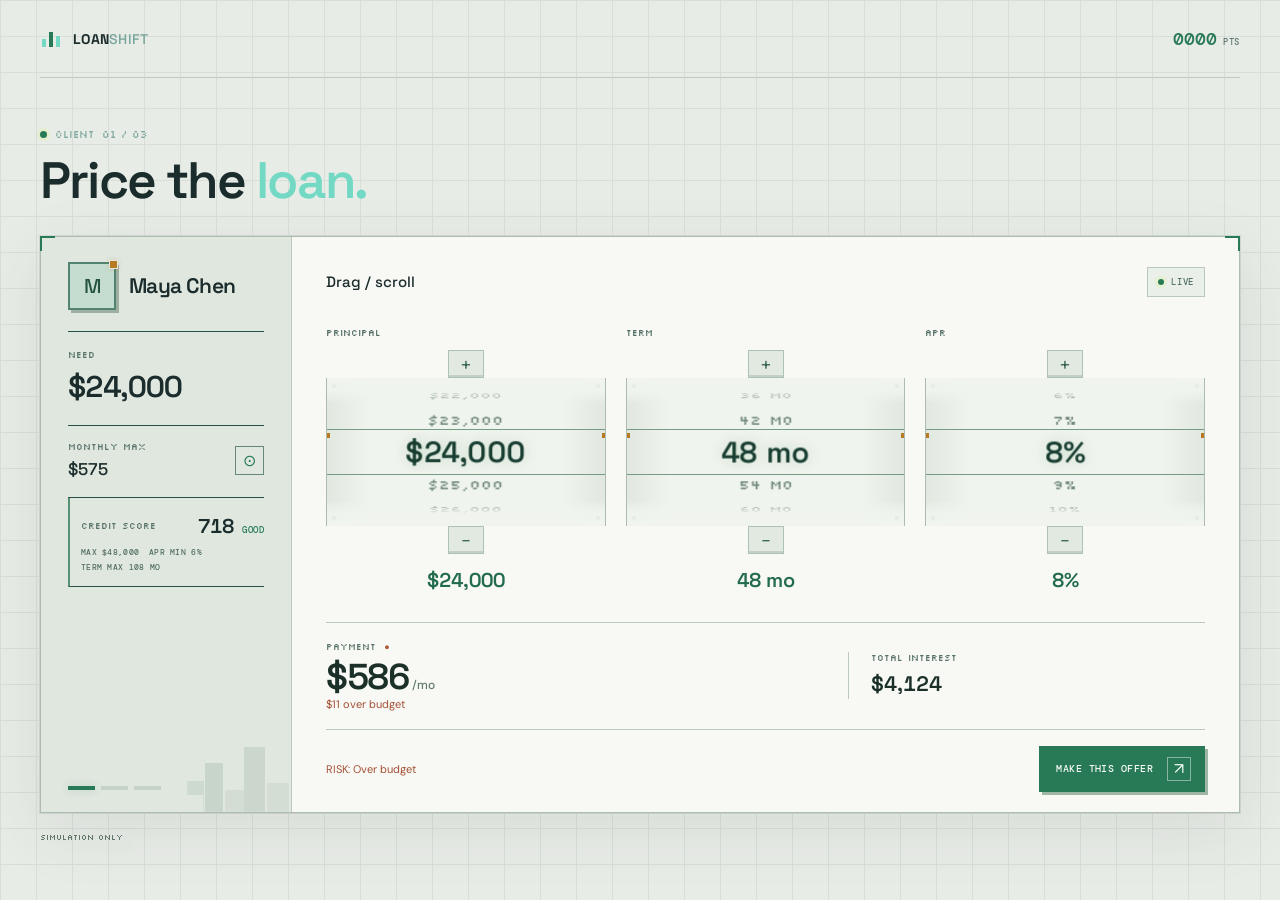
==== docs/index.html @ 3018b955 "Configure game for GitHub Pages" ====
<!doctype html>
<html lang="en">
  <head>
    <meta charset="UTF-8" />
    <meta name="viewport" content="width=device-width, initial-scale=1.0" />
    <meta name="theme-color" content="#e8ece7" />
    <title>Loan Shift | Make the numbers work</title>
    <link rel="preconnect" href="https://fonts.googleapis.com" />
    <link rel="preconnect" href="https://fonts.gstatic.com" crossorigin />
    <link href="https://fonts.googleapis.com/css2?family=DM+Mono:wght@400;500&family=DM+Sans:wght@400;500;600;700&family=Silkscreen:wght@400;700&family=Space+Grotesk:wght@400;500;600;700&display=swap" rel="stylesheet" />
    <link rel="stylesheet" href="style.css" />
    <script src="game.js" defer></script>
  </head>
  <body>
    <div class="app-shell">
      <header class="topbar">
        <a class="wordmark" href="#" aria-label="Loan Shift home">
          <span class="mark" aria-hidden="true"><span></span><span></span><span></span></span>
          <span>LOAN<span class="wordmark-light">SHIFT</span></span>
        </a>
        <div class="topbar-meta">
          <span class="score-display"><span id="score-total">0000</span><span class="score-unit">PTS</span></span>
        </div>
      </header>

      <main>
        <section class="intro-row" aria-labelledby="page-title">
          <div>
            <p class="eyebrow"><span class="live-dot"></span> CLIENT <span id="round-label">01 / 03</span></p>
            <h1 id="page-title">Price the <span>loan.</span></h1>
          </div>
        </section>

        <section class="game-layout" aria-label="Loan offer game">
          <aside class="client-panel" aria-labelledby="client-heading">
            <div class="client-heading-row">
              <div class="client-avatar" id="client-avatar" aria-hidden="true">M</div>
              <h2 id="client-heading">Maya Chen</h2>
            </div>

            <div class="client-details">
              <div class="need-block">
                <p class="data-label">NEED</p>
                <p class="need-amount" id="need-amount">$24,000</p>
              </div>
              <div class="budget-block">
                <div>
                  <p class="data-label">MONTHLY MAX</p>
                  <p class="budget-amount" id="budget-amount">$575</p>
                </div>
                <span class="budget-icon" aria-hidden="true">⊙</span>
              </div>
              <div class="credit-block" aria-label="Credit score and loan limits">
                <div class="credit-score-row">
                  <p class="data-label">CREDIT SCORE</p>
                  <p class="credit-score"><span id="credit-score">718</span><span class="credit-tier" id="credit-tier">GOOD</span></p>
                </div>
                <p class="credit-limits"><span id="principal-limit">MAX $48,000</span><span id="rate-limit">APR ≥ 6%</span><span id="term-limit">TERM ≤ 108 MO</span></p>
              </div>
            </div>
            <p class="run-result" id="run-result" hidden></p>

            <div class="round-progress" aria-label="Client progress">
              <span class="progress-segment is-active"></span>
              <span class="progress-segment"></span>
              <span class="progress-segment"></span>
            </div>
          </aside>

          <section class="offer-panel" aria-label="Build a loan offer">
            <div class="offer-header">
              <div>
                <p class="offer-instruction">Drag / scroll</p>
              </div>
              <span class="offer-status"><span class="live-dot"></span> LIVE</span>
            </div>

            <div class="drums" aria-label="Loan terms">
              <div class="drum-control" data-control="principal">
                <div class="drum-label-row"><label for="principal-value">PRINCIPAL</label></div>
                <button class="spin-button spin-up" type="button" data-action="up" aria-label="Increase principal"><span aria-hidden="true">+</span></button>
                <div class="drum-window" aria-hidden="true"><div class="drum-stack" id="principal-faces"></div><span class="drum-highlight"></span></div>
                <button class="spin-button spin-down" type="button" data-action="down" aria-label="Decrease principal"><span aria-hidden="true">−</span></button>
                <output class="drum-readout" id="principal-value" aria-live="polite">$24,000</output>
              </div>

              <div class="drum-control" data-control="term">
                <div class="drum-label-row"><label for="term-value">TERM</label></div>
                <button class="spin-button spin-up" type="button" data-action="up" aria-label="Increase loan term"><span aria-hidden="true">+</span></button>
                <div class="drum-window" aria-hidden="true"><div class="drum-stack" id="term-faces"></div><span class="drum-highlight"></span></div>
                <button class="spin-button spin-down" type="button" data-action="down" aria-label="Decrease loan term"><span aria-hidden="true">−</span></button>
                <output class="drum-readout" id="term-value" aria-live="polite">48 mo</output>
              </div>

              <div class="drum-control" data-control="rate">
                <div class="drum-label-row"><label for="rate-value">APR</label></div>
                <button class="spin-button spin-up" type="button" data-action="up" aria-label="Increase interest rate"><span aria-hidden="true">+</span></button>
                <div class="drum-window" aria-hidden="true"><div class="drum-stack" id="rate-faces"></div><span class="drum-highlight"></span></div>
                <button class="spin-button spin-down" type="button" data-action="down" aria-label="Decrease interest rate"><span aria-hidden="true">−</span></button>
                <output class="drum-readout" id="rate-value" aria-live="polite">8%</output>
              </div>
            </div>

            <div class="quote-summary" aria-live="polite">
              <div class="monthly-result">
                <div class="monthly-label"><span>PAYMENT</span><span class="result-check" id="budget-check" aria-hidden="true">●</span></div>
                <p class="monthly-amount" id="monthly-payment">$586<span>/mo</span></p>
                <p class="budget-result" id="budget-result">$11 over budget</p>
              </div>
              <div class="summary-divider"></div>
              <div class="total-result">
                <p class="data-label">TOTAL INTEREST</p>
                <p class="total-amount" id="total-interest">$4,020</p>
              </div>
            </div>

            <div class="offer-footer">
              <p class="offer-feedback" id="offer-feedback">Review offer</p>
              <button class="submit-button" id="submit-offer" type="button"><span>MAKE THIS OFFER</span><span class="button-arrow" aria-hidden="true">↗</span></button>
            </div>
          </section>
        </section>
        <footer class="page-footer"><span>SIMULATION ONLY</span></footer>
      </main>
    </div>
    <div class="toast" id="toast" role="status" aria-live="polite"></div>
  </body>
</html>
---- docs/style.css ----
:root {
  color-scheme: light;
  --paper: #e8ece7;
  --ink: #1b2c2c;
  --muted: #617672;
  --line: #becac1;
  --green: #287a56;
  --green-dark: #d0e3d5;
  --orange: #ad593b;
  --robot-amber: #b77921;
  --white: #f8f9f5;
  --mono: "DM Mono", "Courier New", monospace;
  --display: "Space Grotesk", "Trebuchet MS", sans-serif;
  --body: "DM Sans", "Trebuchet MS", sans-serif;
  --pixel: "Silkscreen", var(--mono);
  font-family: var(--body);
  font-synthesis: none;
  text-rendering: optimizeLegibility;
  -webkit-font-smoothing: antialiased;
  -moz-osx-font-smoothing: grayscale;
  background: var(--paper);
  color: var(--ink);
}

* { box-sizing: border-box; }

body {
  min-width: 320px;
  min-height: 100vh;
  margin: 0;
  background-image: linear-gradient(#d7ded8 1px, transparent 1px), linear-gradient(90deg, #d7ded8 1px, transparent 1px);
  background-size: 36px 36px;
}

button { font: inherit; }

.app-shell { width: min(1200px, calc(100% - 72px)); margin: 0 auto; }
.topbar { height: 78px; display: flex; justify-content: space-between; align-items: center; border-bottom: 1px solid var(--line); }
.wordmark { display: inline-flex; align-items: center; gap: 11px; color: var(--ink); font: 700 14px var(--display); text-decoration: none; letter-spacing: 0.02em; }
.wordmark-light { color: #848679; font-weight: 500; }
.mark { display: flex; align-items: end; gap: 3px; height: 20px; padding: 2px; }
.mark span { display: block; width: 4px; background: var(--ink); border-radius: 4px; }
.mark span:nth-child(1) { height: 8px; }.mark span:nth-child(2) { height: 15px; background: var(--orange); }.mark span:nth-child(3) { height: 11px; }
.topbar-meta { display: flex; align-items: center; gap: 18px; }
.run-label,.score-unit,.eyebrow,.panel-topline,.client-kicker,.data-label,.panel-kicker,.offer-status,.drum-label-row,.drum-unit,.monthly-label,.total-caption,.page-footer,.progress-caption { font: 500 10px var(--mono); letter-spacing: 0.08em; }
.run-label { color: var(--muted); }
.score-display { display: flex; align-items: baseline; gap: 6px; font: 600 18px var(--mono); font-variant-numeric: tabular-nums; }
.score-unit { font-size: 9px; color: var(--muted); }

.intro-row { display: flex; justify-content: space-between; align-items: end; padding: 50px 0 28px; }
.eyebrow { display: flex; align-items: center; gap: 8px; margin: 0 0 13px; color: var(--muted); }
.live-dot { display: inline-block; width: 7px; height: 7px; border-radius: 50%; background: #92ae2c; box-shadow: 0 0 0 3px #92ae2c20; }
.eyebrow-divider { color: #b5b6aa; }
h1 { margin: 0; font: 600 clamp(36px, 4vw, 54px)/1.05 var(--display); letter-spacing: -0.035em; }
h1 span { color: #838d46; }
.intro-note { margin: 0 0 3px; color: #696c62; font-size: 13px; line-height: 1.7; }

.game-layout { display: grid; grid-template-columns: minmax(225px, 0.65fr) minmax(0, 2.45fr); border: 1px solid var(--line); background: var(--white); box-shadow: 0 14px 40px #3134240d; }
.client-panel { position: relative; display: flex; flex-direction: column; min-height: 575px; padding: 25px 27px 22px; overflow: hidden; background: #eaece2; border-right: 1px solid var(--line); }
.client-panel::after { position: absolute; right: -70px; bottom: 66px; width: 210px; height: 210px; border: 1px solid #d4d8c5; border-radius: 50%; content: ""; pointer-events: none; }
.panel-topline { display: flex; justify-content: space-between; color: #777a70; }
.case-id { color: #a1a395; }
.client-heading-row { display: flex; align-items: center; gap: 13px; margin: 0 0 21px; }
.client-avatar { display: grid; width: 48px; aspect-ratio: 1; place-items: center; border: 1px solid #adb499; border-radius: 50%; background: #dfe5d0; color: #4d5c2a; font: 500 20px var(--display); }
.client-kicker { margin: 0 0 4px; color: #858779; font-size: 9px; }
 .client-heading-row h2 { margin: 0; font: 600 21px var(--display); letter-spacing: -0.03em; }
 .run-result { margin: 24px 0; color: var(--green); font: 600 28px var(--display); }
.client-story { max-width: 275px; margin: 0 0 29px; color: #65685e; font-size: 13px; line-height: 1.65; }
.need-block { padding: 17px 0 19px; border-top: 1px solid #d2d5c8; }
.data-label { margin: 0; color: #828578; font-size: 9px; }
.need-amount { margin: 7px 0 0; font: 600 30px var(--display); letter-spacing: -0.04em; font-variant-numeric: tabular-nums; }
.budget-block { display: flex; align-items: center; justify-content: space-between; padding: 15px 0 17px; border-top: 1px solid #d2d5c8; border-bottom: 1px solid #d2d5c8; }
.budget-amount { margin: 6px 0 0; font: 500 17px var(--display); }
.budget-icon { display: grid; width: 29px; height: 29px; place-items: center; border: 1px solid #b9beaa; border-radius: 50%; color: #687638; }
.credit-block { padding: 15px 0 14px; border-bottom: 1px solid #d2d5c8; }
.credit-score-row { display: flex; align-items: center; justify-content: space-between; }
.credit-score { display: flex; align-items: baseline; gap: 8px; margin: 0; font: 600 20px var(--display); font-variant-numeric: tabular-nums; }
.credit-tier { color: #69783a; font: 500 9px var(--mono); letter-spacing: 0.05em; }
.credit-limits { display: flex; flex-wrap: wrap; gap: 5px 10px; margin: 8px 0 0; color: #75796b; font: 500 8px var(--mono); letter-spacing: 0.035em; }
.client-quote { position: relative; z-index: 1; display: flex; gap: 10px; margin-top: 20px; }
.quote-mark { color: #9aa76a; font: 500 30px/0.9 var(--display); }
.client-quote p { margin: 0; color: #64685b; font: italic 13px/1.65 var(--body); }
.round-progress { display: flex; align-items: center; gap: 6px; margin-top: auto; padding-top: 24px; }
.progress-segment { width: 27px; height: 4px; border-radius: 2px; background: #d1d4c7; }
.progress-segment.is-active { background: #738b35; }
.progress-caption { margin-left: 5px; color: #898c80; font-size: 9px; }

.offer-panel { min-width: 0; padding: 30px 34px 0; }
.offer-header { display: flex; justify-content: space-between; align-items: center; }
.panel-kicker { margin: 0 0 4px; color: #7d8075; font-size: 9px; }
.offer-instruction { margin: 0; font: 500 15px var(--display); }
.offer-status { display: inline-flex; align-items: center; gap: 7px; padding: 8px 10px; border: 1px solid #e0e1d8; border-radius: 2px; color: #777a70; font-size: 9px; }
.offer-status .live-dot { width: 6px; height: 6px; }

.drums { display: grid; grid-template-columns: repeat(3, minmax(0, 1fr)); gap: 20px; padding: 30px 0 27px; }
.drum-control { position: relative; display: flex; min-width: 0; flex-direction: column; align-items: center; }
.drum-label-row { display: flex; width: 100%; align-items: center; justify-content: space-between; margin-bottom: 12px; color: #74776d; font-size: 9px; }
.drum-label-row label { font: inherit; }
.drum-index { color: #b6b7ab; }
.spin-button { z-index: 2; display: grid; width: 36px; height: 28px; place-items: center; padding: 0; border: 1px solid #d9dbd1; background: #f7f6f1; color: #6d7164; cursor: pointer; transition: background 150ms ease, color 150ms ease, border-color 150ms ease; }
.spin-button:hover { border-color: #a5b065; background: #edf1dc; color: #3c4a20; }
.spin-button:focus-visible,.submit-button:focus-visible { outline: 3px solid #e0643e80; outline-offset: 3px; }
.spin-up { border-radius: 3px 3px 0 0; }
.spin-down { border-radius: 0 0 3px 3px; }
.spin-button span { font: 400 18px/1 var(--body); }
.drum-window { --drum-radius: 70px; position: relative; display: grid; width: 100%; height: 148px; place-items: center; overflow: hidden; perspective: 540px; background: linear-gradient(90deg, #e9e8df, #f7f6f0 15%, #f7f6f0 85%, #e9e8df); cursor: grab; touch-action: none; user-select: none; }
.drum-control.is-dragging .drum-window { cursor: grabbing; }
.drum-window::before,.drum-window::after { position: absolute; z-index: 1; right: 0; left: 0; height: 27px; content: ""; pointer-events: none; }
.drum-window::before { top: 0; background: linear-gradient(#f7f6f0, #f7f6f0cc, transparent); }
.drum-window::after { bottom: 0; background: linear-gradient(transparent, #f7f6f0cc, #f7f6f0); }
.drum-stack { position: relative; width: 100%; height: 42px; transform-style: preserve-3d; }
.drum-face { position: absolute; inset: 0; display: grid; place-items: center; color: #9a9b90; font: 500 15px var(--mono); font-variant-numeric: tabular-nums; backface-visibility: hidden; }
.drum-face.is-center { color: var(--ink); font: 600 clamp(22px, 2vw, 30px) var(--display); }
.drum-highlight { position: absolute; z-index: 1; inset: 51px 0; border-top: 1px solid #d8d9cf; border-bottom: 1px solid #d8d9cf; pointer-events: none; }
.drum-readout { margin-top: 13px; font: 600 20px var(--display); font-variant-numeric: tabular-nums; }
.drum-unit { margin-top: 4px; color: #999b90; font-size: 8px; text-align: center; letter-spacing: 0.04em; }
.drum-control.is-rolling[data-direction="up"] .drum-stack { animation: roll-up 230ms cubic-bezier(.2,.7,.3,1); }
.drum-control.is-rolling[data-direction="down"] .drum-stack { animation: roll-down 230ms cubic-bezier(.2,.7,.3,1); }
@keyframes roll-up { 0% { transform: rotateX(0deg); } 48% { transform: rotateX(52deg); } 100% { transform: rotateX(0deg); } }
@keyframes roll-down { 0% { transform: rotateX(0deg); } 48% { transform: rotateX(-52deg); } 100% { transform: rotateX(0deg); } }

.quote-summary { display: grid; grid-template-columns: 1.2fr 1px 0.8fr; align-items: center; gap: 22px; margin-top: 2px; padding: 18px 0; border-top: 1px solid var(--line); border-bottom: 1px solid var(--line); }
.monthly-label { display: flex; align-items: center; gap: 8px; color: #7e8176; font-size: 9px; }
.result-check { color: #d56c4a; font-size: 9px; }
.monthly-result.is-affordable .result-check { color: #829c39; }
.monthly-amount { margin: 6px 0 2px; font: 600 36px/1 var(--display); letter-spacing: -0.04em; font-variant-numeric: tabular-nums; }
.monthly-amount span { margin-left: 4px; color: #777a70; font: 500 12px var(--body); letter-spacing: 0; }
.budget-result { margin: 0; color: #c05c3f; font-size: 11px; }
.monthly-result.is-affordable .budget-result { color: #647d2d; }
.summary-divider { width: 1px; height: 47px; background: var(--line); }
.total-result { min-width: 0; }
.total-amount { margin: 7px 0 3px; font: 600 21px var(--display); font-variant-numeric: tabular-nums; }
.total-caption { color: #999b90; font-size: 8px; letter-spacing: 0.04em; }
.offer-footer { display: flex; align-items: center; justify-content: space-between; gap: 16px; padding: 16px 0 19px; }
.offer-feedback { margin: 0; color: #76796e; font-size: 11px; line-height: 1.5; }
.offer-feedback.is-warning { color: #bd5437; }
.submit-button { display: flex; flex: 0 0 auto; align-items: center; gap: 14px; min-height: 46px; padding: 0 14px 0 17px; border: 0; border-radius: 2px; background: var(--green); color: #263016; cursor: pointer; font: 600 10px var(--mono); letter-spacing: 0.045em; transition: background 150ms ease, transform 150ms ease; }
.submit-button:hover { transform: translateY(-1px); background: #d7ed65; }
.submit-button:active { transform: translateY(0); }
.button-arrow { display: grid; width: 24px; height: 24px; place-items: center; border: 1px solid #82934170; border-radius: 50%; font: 16px var(--body); }
.page-footer { display: flex; justify-content: space-between; padding: 19px 0 24px; color: #929489; font-size: 8px; letter-spacing: 0.07em; }
.footer-separator { padding: 0 5px; color: #b3b5a8; }
.toast { position: fixed; right: 24px; bottom: 22px; z-index: 5; max-width: calc(100vw - 48px); padding: 12px 16px; transform: translateY(14px); border: 1px solid #d8d8ce; background: var(--ink); color: var(--white); opacity: 0; pointer-events: none; font-size: 13px; transition: opacity 180ms ease, transform 180ms ease; }
.toast.is-visible { transform: translateY(0); opacity: 1; }

@media (max-width: 900px) {
  .app-shell { width: min(720px, calc(100% - 40px)); }
  .intro-row { padding-top: 40px; }
  .game-layout { grid-template-columns: 1fr; }
  .client-panel { min-height: auto; padding: 22px 24px 18px; border-right: 0; border-bottom: 1px solid var(--line); }
  .client-heading-row { margin-top: 20px; }
  .client-story { max-width: 520px; margin-bottom: 18px; }
  .need-block,.budget-block { display: inline-flex; width: calc(50% - 9px); vertical-align: top; }
  .need-block { border-bottom: 1px solid #d2d5c8; }
  .budget-block { margin-left: 13px; }
  .client-quote { margin-top: 15px; }
  .round-progress { padding-top: 16px; }
  .offer-panel { padding: 23px 24px 0; }
}

@media (max-width: 560px) {
  .app-shell { width: calc(100% - 28px); }
  .topbar { height: 64px; }
  .run-label { display: none; }
  .topbar-meta { gap: 0; }
  .intro-row { align-items: start; flex-direction: column; gap: 10px; padding: 31px 0 20px; }
  .eyebrow { flex-wrap: wrap; gap: 6px; font-size: 8px; }
  h1 { font-size: clamp(34px, 10vw, 43px); }
  .intro-note { font-size: 12px; line-height: 1.5; }
  .intro-note br { display: none; }
  .client-panel { padding: 19px 18px 17px; }
  .need-block,.budget-block { width: calc(50% - 7px); }
  .budget-block { margin-left: 9px; }
  .need-amount { font-size: 26px; }
  .budget-amount { font-size: 15px; }
  .offer-panel { padding: 19px 14px 0; }
  .offer-status { gap: 5px; padding: 7px; font-size: 8px; }
  .offer-instruction { font-size: 13px; }
  .drums { gap: 9px; padding-top: 21px; }
  .drum-label-row { font-size: 8px; }
  .drum-window { height: 112px; }
  .drum-face { font-size: 12px; }
  .drum-readout { font-size: 16px; }
  .drum-unit { font-size: 7px; }
  .quote-summary { grid-template-columns: 1.15fr 1px 0.85fr; gap: 12px; }
  .monthly-amount { font-size: 31px; }
  .total-amount { font-size: 18px; }
  .monthly-label { font-size: 8px; }
  .offer-footer { align-items: stretch; flex-direction: column; gap: 10px; }
  .submit-button { justify-content: space-between; min-height: 45px; }
  .page-footer { gap: 10px; font-size: 7px; }
}

@media (prefers-reduced-motion: reduce) {
  *, *::before, *::after { scroll-behavior: auto !important; animation-duration: 0.01ms !important; animation-iteration-count: 1 !important; transition-duration: 0.01ms !important; }
}

.wordmark { color: var(--ink); }
.wordmark-light { color: #77a49b; }
.mark span { background: #73d9c4; border-radius: 0; }
.mark span:nth-child(2) { background: var(--green); }
.run-label,.score-unit { color: var(--muted); }
.score-display { color: var(--green); }
.eyebrow,.panel-topline,.client-kicker,.data-label,.panel-kicker,.drum-label-row,.drum-unit,.monthly-label,.total-caption,.page-footer,.progress-caption { font-family: var(--pixel); letter-spacing: 0; }
.eyebrow { color: #83aaa2; }
.eyebrow-divider,.case-id,.drum-index,.quote-mark,.footer-separator { color: #47756e; }
.live-dot { background: var(--green); box-shadow: 0 0 0 3px #c8f32a20; }
h1 span { color: #73d9c4; }
.intro-note { color: #91aaa5; }

.game-layout { position: relative; border-color: #adbbb1; background: var(--white); box-shadow: 0 18px 60px #30423518, 0 0 0 1px #d2dad3; }
.game-layout::before,.game-layout::after { position: absolute; z-index: 2; top: -1px; width: 13px; height: 13px; content: ""; pointer-events: none; }
.game-layout::before { left: -1px; border-top: 2px solid var(--green); border-left: 2px solid var(--green); }
.game-layout::after { right: -1px; border-top: 2px solid var(--green); border-right: 2px solid var(--green); }
.client-panel { background: #dfe7df; border-color: #bdc9c0; }
.client-panel::after {
  right: 0;
  bottom: 0;
  width: 104px;
  height: 104px;
  border: 0;
  border-radius: 0;
  background-image: linear-gradient(to top, #b6c8b9 0 64%, transparent 64%), linear-gradient(to top, #a8bcae 0 76%, transparent 76%), linear-gradient(to top, #c4d0c5 0 52%, transparent 52%), linear-gradient(to top, #b0c2b4 0 88%, transparent 88%), linear-gradient(to top, #c4d0c5 0 58%, transparent 58%);
  background-position: left bottom, 18px bottom, 38px bottom, 57px bottom, 80px bottom;
  background-size: 17px 48px, 18px 64px, 19px 42px, 21px 74px, 22px 50px;
  background-repeat: no-repeat;
  clip-path: polygon(0 0, 100% 0, 100% 100%, 16px 100%, 16px 84%, 0 84%);
  opacity: 0.42;
}
.panel-topline,.client-kicker,.data-label,.panel-kicker { color: #58736a; }
.client-heading-row h2,.need-amount,.budget-amount,.credit-score,.offer-instruction { color: var(--ink); }
.client-avatar { position: relative; border: 2px solid #518370; border-radius: 0; background: #c5ddd0; box-shadow: 3px 3px 0 #9eafa2; color: #24533f; image-rendering: pixelated; }
.client-avatar::after { position: absolute; top: -4px; right: -4px; width: 7px; height: 7px; border: 1px solid #dfe7df; background: var(--robot-amber); box-shadow: 0 0 5px #b7792140; content: ""; }
.client-story,.client-quote p { color: #536b63; }
.need-block,.budget-block,.credit-block { border-color: #28504b; }
.budget-icon { border-color: #658779; border-radius: 0; color: #287a56; }
.credit-block { position: relative; border-left: 2px solid #579171; padding-left: 11px; }
.credit-tier { color: var(--green); }
.credit-limits { color: #536e63; }
.progress-segment { border-radius: 0; background: #c4d2c7; }
.progress-segment.is-active { background: var(--green); box-shadow: 0 0 8px #287a5630; }
.progress-caption { color: #83a59d; }

.offer-status { border-color: #b9c8be; border-radius: 0; background: #eaf0e9; color: #527267; }
.drum-label-row { color: #4f6d62; }
.spin-button { border-color: #afc1b4; border-radius: 0; background: #e1e9e1; box-shadow: inset 0 -2px 0 #c3d0c5; color: #315e4b; }
.spin-button:hover { border-color: #498465; background: #d1e4d5; color: #1e5139; }
.spin-button:active { transform: translateY(1px); }
.drum-window { border-right: 1px solid #adbbb1; border-left: 1px solid #adbbb1; border-radius: 0; background-image: radial-gradient(circle at 7px 8px, #7d9a88 0 2px, transparent 2.5px), radial-gradient(circle at calc(100% - 7px) 8px, #7d9a88 0 2px, transparent 2.5px), radial-gradient(circle at 7px calc(100% - 8px), #7d9a88 0 2px, transparent 2.5px), radial-gradient(circle at calc(100% - 7px) calc(100% - 8px), #7d9a88 0 2px, transparent 2.5px), linear-gradient(90deg, #e1e8e0, #f0f4ee 16%, #f0f4ee 84%, #e1e8e0); }
.drum-window::before { background: linear-gradient(#f0f4ee, #f0f4eedd, transparent); }
.drum-window::after { background: linear-gradient(transparent, #f0f4eedd, #f0f4ee); }
.drum-face { color: #728a7c; font-family: var(--pixel); font-size: 13px; }
.drum-face.is-center { color: #183d31; font-family: var(--display); text-shadow: 0 0 14px #5b9b7050; }
.drum-highlight { border-color: #769b83; }
.drum-highlight::before,.drum-highlight::after { position: absolute; top: 3px; width: 3px; height: 5px; background: var(--robot-amber); content: ""; }
.drum-highlight::before { left: 0; }
.drum-highlight::after { right: 0; }
.drum-readout { color: #236b4e; }
.drum-unit { color: #73958d; }

.quote-summary { border-color: #bdc9c0; }
.monthly-label,.total-result .data-label { color: #587269; }
.monthly-amount,.total-amount { color: #1b3029; }
.monthly-amount span,.total-caption { color: #60786d; }
.result-check { color: var(--orange); }
.monthly-result.is-affordable .result-check,.monthly-result.is-affordable .budget-result { color: #287a56; }
.budget-result { color: #a34f34; }
.summary-divider { background: #bdc9c0; }
.offer-feedback { color: #526a60; }
.offer-feedback.is-warning { color: #a34f34; }
.submit-button { border-radius: 0; background: var(--green); box-shadow: 3px 3px 0 #9fb6a4; color: #f6fbf5; }
.submit-button:hover { transform: translate(-1px, -1px); background: #368862; box-shadow: 4px 4px 0 #9fb6a4; }
.button-arrow { border-radius: 0; border-color: #ffffff70; }
.toast { border-color: #6f9b7d; border-radius: 0; background: #f8f9f5; box-shadow: 4px 4px 0 #c4cec5; color: var(--ink); }
.page-footer { color: #63786d; }

@media (max-width: 900px) {
  .game-layout { grid-template-columns: 1fr; }
  .offer-panel { padding: 25px 30px 0; }
  .drums { gap: 24px; }
  .drum-window { --drum-radius: 62px; height: 136px; }
  .drum-highlight { inset: 45px 0; }
  .client-panel { border-color: #bdc9c0; }
}

@media (max-width: 560px) {
  .offer-panel { padding: 19px 14px 0; }
  .drum-window { --drum-radius: 50px; height: 112px; }
  .drum-highlight { inset: 33px 0; }
  .drum-face.is-center { font-size: 19px; }
}
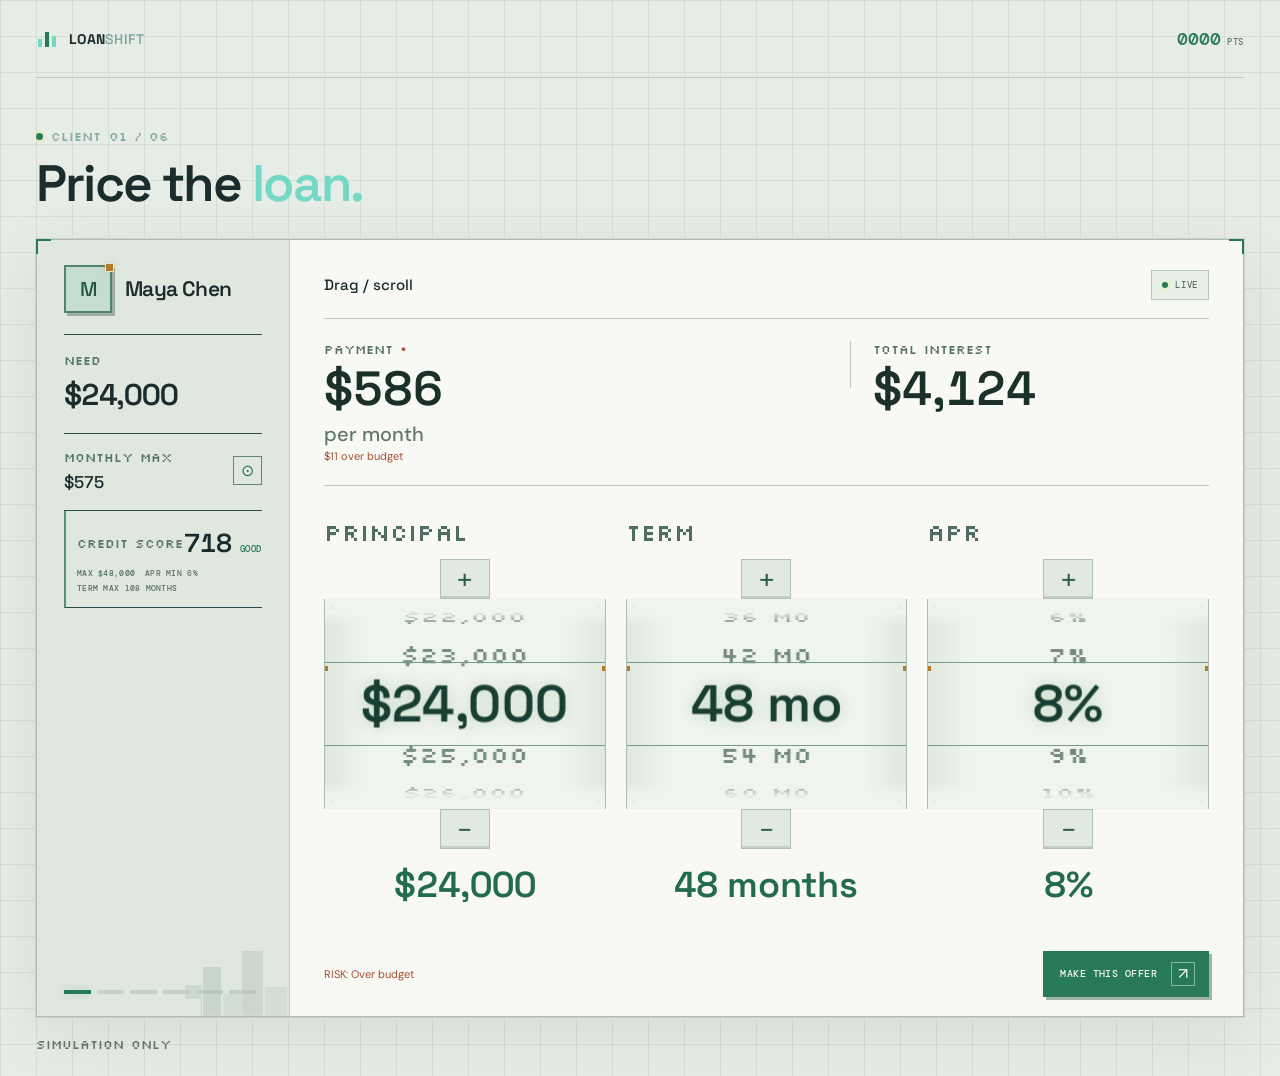
==== commit 1763666e: "Improve loan offer game experience" ====
--- a/docs/index.html
+++ b/docs/index.html
@@ -26,7 +26,7 @@
       <main>
         <section class="intro-row" aria-labelledby="page-title">
           <div>
-            <p class="eyebrow"><span class="live-dot"></span> CLIENT <span id="round-label">01 / 03</span></p>
+            <p class="eyebrow"><span class="live-dot"></span> CLIENT <span id="round-label">01 / 06</span></p>
             <h1 id="page-title">Price the <span>loan.</span></h1>
           </div>
         </section>
@@ -55,13 +55,16 @@
                   <p class="data-label">CREDIT SCORE</p>
                   <p class="credit-score"><span id="credit-score">718</span><span class="credit-tier" id="credit-tier">GOOD</span></p>
                 </div>
-                <p class="credit-limits"><span id="principal-limit">MAX $48,000</span><span id="rate-limit">APR ≥ 6%</span><span id="term-limit">TERM ≤ 108 MO</span></p>
+                <p class="credit-limits"><span id="principal-limit">MAX $48,000</span><span id="rate-limit">APR ≥ 6%</span><span id="term-limit">TERM MAX 108 MONTHS</span></p>
               </div>
             </div>
             <p class="run-result" id="run-result" hidden></p>
 
             <div class="round-progress" aria-label="Client progress">
               <span class="progress-segment is-active"></span>
+              <span class="progress-segment"></span>
+              <span class="progress-segment"></span>
+              <span class="progress-segment"></span>
               <span class="progress-segment"></span>
               <span class="progress-segment"></span>
             </div>
@@ -73,6 +76,19 @@
                 <p class="offer-instruction">Drag / scroll</p>
               </div>
               <span class="offer-status"><span class="live-dot"></span> LIVE</span>
+            </div>
+
+            <div class="quote-summary" aria-live="polite">
+              <div class="monthly-result">
+                <div class="monthly-label"><span>PAYMENT</span><span class="result-check" id="budget-check" aria-hidden="true">●</span></div>
+                <p class="monthly-amount" id="monthly-payment">$586<span> per month</span></p>
+                <p class="budget-result" id="budget-result">$11 over budget</p>
+              </div>
+              <div class="summary-divider"></div>
+              <div class="total-result">
+                <p class="data-label">TOTAL INTEREST</p>
+                <p class="total-amount" id="total-interest">$4,020</p>
+              </div>
             </div>
 
             <div class="drums" aria-label="Loan terms">
@@ -89,7 +105,7 @@
                 <button class="spin-button spin-up" type="button" data-action="up" aria-label="Increase loan term"><span aria-hidden="true">+</span></button>
                 <div class="drum-window" aria-hidden="true"><div class="drum-stack" id="term-faces"></div><span class="drum-highlight"></span></div>
                 <button class="spin-button spin-down" type="button" data-action="down" aria-label="Decrease loan term"><span aria-hidden="true">−</span></button>
-                <output class="drum-readout" id="term-value" aria-live="polite">48 mo</output>
+                <output class="drum-readout" id="term-value" aria-live="polite">48 months</output>
               </div>
 
               <div class="drum-control" data-control="rate">
@@ -98,19 +114,6 @@
                 <div class="drum-window" aria-hidden="true"><div class="drum-stack" id="rate-faces"></div><span class="drum-highlight"></span></div>
                 <button class="spin-button spin-down" type="button" data-action="down" aria-label="Decrease interest rate"><span aria-hidden="true">−</span></button>
                 <output class="drum-readout" id="rate-value" aria-live="polite">8%</output>
-              </div>
-            </div>
-
-            <div class="quote-summary" aria-live="polite">
-              <div class="monthly-result">
-                <div class="monthly-label"><span>PAYMENT</span><span class="result-check" id="budget-check" aria-hidden="true">●</span></div>
-                <p class="monthly-amount" id="monthly-payment">$586<span>/mo</span></p>
-                <p class="budget-result" id="budget-result">$11 over budget</p>
-              </div>
-              <div class="summary-divider"></div>
-              <div class="total-result">
-                <p class="data-label">TOTAL INTEREST</p>
-                <p class="total-amount" id="total-interest">$4,020</p>
               </div>
             </div>
 
@@ -123,6 +126,35 @@
         <footer class="page-footer"><span>SIMULATION ONLY</span></footer>
       </main>
     </div>
+    <dialog class="cost-dialog" id="cost-dialog" aria-labelledby="cost-title">
+      <div class="cost-dialog-content">
+        <div class="cost-dialog-head">
+          <p class="data-label">OFFER DEBRIEF</p>
+          <p class="cost-score" id="cost-score"></p>
+        </div>
+        <h2 id="cost-title">The true cost of this loan</h2>
+        <p class="cost-verdict" id="cost-verdict"></p>
+        <section class="cost-total-feature" aria-label="Total repayment breakdown">
+          <span class="cost-total-label">TOTAL REPAYMENT</span>
+          <strong id="cost-total"></strong>
+          <div class="cost-meter" role="img" aria-label="Principal and interest shares of total repayment">
+            <span class="cost-meter-principal" id="cost-principal-share"></span>
+            <span class="cost-meter-interest" id="cost-interest-share-meter"></span>
+          </div>
+          <div class="cost-meter-legend"><span>PRINCIPAL</span><span>INTEREST</span></div>
+          <p class="cost-interest-share" id="cost-interest-share"></p>
+        </section>
+        <dl class="cost-breakdown">
+          <div><dt>Amount borrowed</dt><dd id="cost-principal"></dd></div>
+          <div><dt>Loan term</dt><dd id="cost-term"></dd></div>
+          <div><dt>Interest rate</dt><dd id="cost-rate"></dd></div>
+          <div><dt>Payment per month</dt><dd id="cost-monthly"></dd></div>
+          <div><dt>Total interest</dt><dd id="cost-interest"></dd></div>
+        </dl>
+        <p class="cost-note">Total repaid includes the amount borrowed plus all interest over the full term.</p>
+        <button class="submit-button cost-continue" id="cost-continue" type="button"><span>CONTINUE</span><span class="button-arrow" aria-hidden="true">↗</span></button>
+      </div>
+    </dialog>
     <div class="toast" id="toast" role="status" aria-live="polite"></div>
   </body>
 </html>
--- a/docs/style.css
+++ b/docs/style.css
@@ -34,7 +34,8 @@
 
 button { font: inherit; }
 
-.app-shell { width: min(1200px, calc(100% - 72px)); margin: 0 auto; }
+.app-shell { display: flex; width: 100%; min-height: 100vh; flex-direction: column; margin: 0; padding: 0 36px; }
+main { display: flex; flex: 1; flex-direction: column; }
 .topbar { height: 78px; display: flex; justify-content: space-between; align-items: center; border-bottom: 1px solid var(--line); }
 .wordmark { display: inline-flex; align-items: center; gap: 11px; color: var(--ink); font: 700 14px var(--display); text-decoration: none; letter-spacing: 0.02em; }
 .wordmark-light { color: #848679; font-weight: 500; }
@@ -55,7 +56,7 @@
 h1 span { color: #838d46; }
 .intro-note { margin: 0 0 3px; color: #696c62; font-size: 13px; line-height: 1.7; }
 
-.game-layout { display: grid; grid-template-columns: minmax(225px, 0.65fr) minmax(0, 2.45fr); border: 1px solid var(--line); background: var(--white); box-shadow: 0 14px 40px #3134240d; }
+.game-layout { display: grid; flex: 1; grid-template-columns: minmax(225px, 0.65fr) minmax(0, 2.45fr); border: 1px solid var(--line); background: var(--white); box-shadow: 0 14px 40px #3134240d; }
 .client-panel { position: relative; display: flex; flex-direction: column; min-height: 575px; padding: 25px 27px 22px; overflow: hidden; background: #eaece2; border-right: 1px solid var(--line); }
 .client-panel::after { position: absolute; right: -70px; bottom: 66px; width: 210px; height: 210px; border: 1px solid #d4d8c5; border-radius: 50%; content: ""; pointer-events: none; }
 .panel-topline { display: flex; justify-content: space-between; color: #777a70; }
@@ -65,7 +66,7 @@
 .client-kicker { margin: 0 0 4px; color: #858779; font-size: 9px; }
  .client-heading-row h2 { margin: 0; font: 600 21px var(--display); letter-spacing: -0.03em; }
  .run-result { margin: 24px 0; color: var(--green); font: 600 28px var(--display); }
-.client-story { max-width: 275px; margin: 0 0 29px; color: #65685e; font-size: 13px; line-height: 1.65; }
+.client-story { max-width: 360px; margin: 0 0 29px; color: #65685e; font-size: 16px; line-height: 1.6; }
 .need-block { padding: 17px 0 19px; border-top: 1px solid #d2d5c8; }
 .data-label { margin: 0; color: #828578; font-size: 9px; }
 .need-amount { margin: 7px 0 0; font: 600 30px var(--display); letter-spacing: -0.04em; font-variant-numeric: tabular-nums; }
@@ -74,7 +75,7 @@
 .budget-icon { display: grid; width: 29px; height: 29px; place-items: center; border: 1px solid #b9beaa; border-radius: 50%; color: #687638; }
 .credit-block { padding: 15px 0 14px; border-bottom: 1px solid #d2d5c8; }
 .credit-score-row { display: flex; align-items: center; justify-content: space-between; }
-.credit-score { display: flex; align-items: baseline; gap: 8px; margin: 0; font: 600 20px var(--display); font-variant-numeric: tabular-nums; }
+.credit-score { display: flex; align-items: baseline; gap: 8px; margin: 0; font: 600 26px var(--display); font-variant-numeric: tabular-nums; }
 .credit-tier { color: #69783a; font: 500 9px var(--mono); letter-spacing: 0.05em; }
 .credit-limits { display: flex; flex-wrap: wrap; gap: 5px 10px; margin: 8px 0 0; color: #75796b; font: 500 8px var(--mono); letter-spacing: 0.035em; }
 .client-quote { position: relative; z-index: 1; display: flex; gap: 10px; margin-top: 20px; }
@@ -94,42 +95,42 @@
 
 .drums { display: grid; grid-template-columns: repeat(3, minmax(0, 1fr)); gap: 20px; padding: 30px 0 27px; }
 .drum-control { position: relative; display: flex; min-width: 0; flex-direction: column; align-items: center; }
-.drum-label-row { display: flex; width: 100%; align-items: center; justify-content: space-between; margin-bottom: 12px; color: #74776d; font-size: 9px; }
+.drum-label-row { display: flex; width: 100%; align-items: center; justify-content: space-between; margin-bottom: 12px; color: #74776d; font-size: 16px; }
 .drum-label-row label { font: inherit; }
 .drum-index { color: #b6b7ab; }
-.spin-button { z-index: 2; display: grid; width: 36px; height: 28px; place-items: center; padding: 0; border: 1px solid #d9dbd1; background: #f7f6f1; color: #6d7164; cursor: pointer; transition: background 150ms ease, color 150ms ease, border-color 150ms ease; }
+.spin-button { z-index: 2; display: grid; width: 50px; height: 40px; place-items: center; padding: 0; border: 1px solid #d9dbd1; background: #f7f6f1; color: #6d7164; cursor: pointer; transition: background 150ms ease, color 150ms ease, border-color 150ms ease; }
 .spin-button:hover { border-color: #a5b065; background: #edf1dc; color: #3c4a20; }
 .spin-button:focus-visible,.submit-button:focus-visible { outline: 3px solid #e0643e80; outline-offset: 3px; }
 .spin-up { border-radius: 3px 3px 0 0; }
 .spin-down { border-radius: 0 0 3px 3px; }
-.spin-button span { font: 400 18px/1 var(--body); }
-.drum-window { --drum-radius: 70px; position: relative; display: grid; width: 100%; height: 148px; place-items: center; overflow: hidden; perspective: 540px; background: linear-gradient(90deg, #e9e8df, #f7f6f0 15%, #f7f6f0 85%, #e9e8df); cursor: grab; touch-action: none; user-select: none; }
+.spin-button span { font: 400 28px/1 var(--body); }
+.drum-window { --drum-radius: 108px; position: relative; display: grid; width: 100%; height: 210px; place-items: center; overflow: hidden; perspective: 820px; background: linear-gradient(90deg, #e9e8df, #f7f6f0 15%, #f7f6f0 85%, #e9e8df); cursor: grab; touch-action: none; user-select: none; }
 .drum-control.is-dragging .drum-window { cursor: grabbing; }
 .drum-window::before,.drum-window::after { position: absolute; z-index: 1; right: 0; left: 0; height: 27px; content: ""; pointer-events: none; }
 .drum-window::before { top: 0; background: linear-gradient(#f7f6f0, #f7f6f0cc, transparent); }
 .drum-window::after { bottom: 0; background: linear-gradient(transparent, #f7f6f0cc, #f7f6f0); }
-.drum-stack { position: relative; width: 100%; height: 42px; transform-style: preserve-3d; }
-.drum-face { position: absolute; inset: 0; display: grid; place-items: center; color: #9a9b90; font: 500 15px var(--mono); font-variant-numeric: tabular-nums; backface-visibility: hidden; }
-.drum-face.is-center { color: var(--ink); font: 600 clamp(22px, 2vw, 30px) var(--display); }
-.drum-highlight { position: absolute; z-index: 1; inset: 51px 0; border-top: 1px solid #d8d9cf; border-bottom: 1px solid #d8d9cf; pointer-events: none; }
-.drum-readout { margin-top: 13px; font: 600 20px var(--display); font-variant-numeric: tabular-nums; }
+.drum-stack { position: relative; width: 100%; height: 74px; transform-style: preserve-3d; transform-origin: center center; }
+.drum-face { position: absolute; inset: 0; display: grid; place-items: center; color: #9a9b90; font: 500 17px var(--mono); font-variant-numeric: tabular-nums; backface-visibility: hidden; }
+.drum-face.is-center { color: var(--ink); font: 600 clamp(38px, 3.5vw, 50px) var(--display); }
+.drum-highlight { position: absolute; z-index: 1; inset: 63px 0; border-top: 1px solid #d8d9cf; border-bottom: 1px solid #d8d9cf; pointer-events: none; }
+.drum-readout { margin-top: 13px; font: 600 36px var(--display); font-variant-numeric: tabular-nums; }
 .drum-unit { margin-top: 4px; color: #999b90; font-size: 8px; text-align: center; letter-spacing: 0.04em; }
-.drum-control.is-rolling[data-direction="up"] .drum-stack { animation: roll-up 230ms cubic-bezier(.2,.7,.3,1); }
-.drum-control.is-rolling[data-direction="down"] .drum-stack { animation: roll-down 230ms cubic-bezier(.2,.7,.3,1); }
-@keyframes roll-up { 0% { transform: rotateX(0deg); } 48% { transform: rotateX(52deg); } 100% { transform: rotateX(0deg); } }
-@keyframes roll-down { 0% { transform: rotateX(0deg); } 48% { transform: rotateX(-52deg); } 100% { transform: rotateX(0deg); } }
-
-.quote-summary { display: grid; grid-template-columns: 1.2fr 1px 0.8fr; align-items: center; gap: 22px; margin-top: 2px; padding: 18px 0; border-top: 1px solid var(--line); border-bottom: 1px solid var(--line); }
+.drum-control.is-rolling[data-direction="up"] .drum-stack { animation: roll-up 260ms cubic-bezier(.18,.9,.2,1); }
+.drum-control.is-rolling[data-direction="down"] .drum-stack { animation: roll-down 260ms cubic-bezier(.18,.9,.2,1); }
+@keyframes roll-up { 0% { transform: rotateX(0deg) scaleY(1); } 28% { transform: rotateX(70deg) scaleY(1.08); } 58% { transform: rotateX(24deg) scaleY(1.02); } 100% { transform: rotateX(0deg) scaleY(1); } }
+@keyframes roll-down { 0% { transform: rotateX(0deg) scaleY(1); } 28% { transform: rotateX(-70deg) scaleY(1.08); } 58% { transform: rotateX(-24deg) scaleY(1.02); } 100% { transform: rotateX(0deg) scaleY(1); } }
+
+.quote-summary { display: grid; grid-template-columns: 1.2fr 1px 0.8fr; align-items: start; gap: 22px; margin-top: 18px; padding: 22px 0; border-top: 1px solid var(--line); border-bottom: 1px solid var(--line); }
 .monthly-label { display: flex; align-items: center; gap: 8px; color: #7e8176; font-size: 9px; }
 .result-check { color: #d56c4a; font-size: 9px; }
 .monthly-result.is-affordable .result-check { color: #829c39; }
-.monthly-amount { margin: 6px 0 2px; font: 600 36px/1 var(--display); letter-spacing: -0.04em; font-variant-numeric: tabular-nums; }
-.monthly-amount span { margin-left: 4px; color: #777a70; font: 500 12px var(--body); letter-spacing: 0; }
+.monthly-amount { margin: 8px 0 2px; font: 600 48px/1 var(--display); letter-spacing: 0; font-variant-numeric: tabular-nums; }
+.monthly-amount span { display: block; margin: 8px 0 0; color: #777a70; font: 500 20px var(--body); letter-spacing: 0; }
 .budget-result { margin: 0; color: #c05c3f; font-size: 11px; }
 .monthly-result.is-affordable .budget-result { color: #647d2d; }
 .summary-divider { width: 1px; height: 47px; background: var(--line); }
 .total-result { min-width: 0; }
-.total-amount { margin: 7px 0 3px; font: 600 21px var(--display); font-variant-numeric: tabular-nums; }
+.total-amount { margin: 8px 0 3px; font: 600 48px/1 var(--display); font-variant-numeric: tabular-nums; }
 .total-caption { color: #999b90; font-size: 8px; letter-spacing: 0.04em; }
 .offer-footer { display: flex; align-items: center; justify-content: space-between; gap: 16px; padding: 16px 0 19px; }
 .offer-feedback { margin: 0; color: #76796e; font-size: 11px; line-height: 1.5; }
@@ -143,8 +144,34 @@
 .toast { position: fixed; right: 24px; bottom: 22px; z-index: 5; max-width: calc(100vw - 48px); padding: 12px 16px; transform: translateY(14px); border: 1px solid #d8d8ce; background: var(--ink); color: var(--white); opacity: 0; pointer-events: none; font-size: 13px; transition: opacity 180ms ease, transform 180ms ease; }
 .toast.is-visible { transform: translateY(0); opacity: 1; }
 
+.cost-dialog { width: min(560px, calc(100% - 32px)); max-height: 90vh; overflow: auto; padding: 0; border: 1px solid #bdc9c0; border-top: 5px solid var(--green); background: var(--white); color: var(--ink); box-shadow: 0 20px 70px #10251d40; }
+.cost-dialog.is-high-interest { border-top-color: var(--orange); }
+.cost-dialog::backdrop { background: #10251dcc; }
+.cost-dialog-content { padding: 28px 32px 32px; animation: cost-reveal 320ms cubic-bezier(.2,.75,.25,1) both; }
+.cost-dialog-head { display: flex; align-items: center; justify-content: space-between; gap: 14px; }
+.cost-dialog .data-label { color: #587269; }
+.cost-dialog h2 { margin: 14px 0 10px; font: 600 30px/1.15 var(--display); }
+.cost-score { margin: 0; padding: 7px 9px; border: 1px solid #bdc9c0; color: var(--green); font: 500 11px var(--mono); white-space: nowrap; }
+.cost-verdict { display: inline-block; margin: 0 0 14px; padding: 7px 9px; background: #d8eadb; color: #236b4e; font: 500 9px var(--mono); }
+.cost-verdict.is-high-interest { background: #f4dfd5; color: #a34f34; }
+.cost-total-feature { margin: 0 0 22px; padding: 20px 22px 17px; background: #183d31; color: #f8f9f5; }
+.cost-total-label { display: block; margin-bottom: 8px; color: #b4d4c0; font: 500 10px var(--mono); }
+.cost-total-feature > strong { display: block; font: 600 48px/1 var(--display); font-variant-numeric: tabular-nums; }
+.cost-meter { display: flex; height: 9px; overflow: hidden; margin-top: 20px; background: #385b4e; }
+.cost-meter-principal { background: #c8f32a; transition: width 450ms ease-out; }
+.cost-meter-interest { background: #f08c63; transition: width 450ms ease-out; }
+.cost-meter-legend { display: flex; justify-content: space-between; margin-top: 7px; color: #ccdbd0; font: 500 9px var(--mono); }
+.cost-interest-share { margin: 12px 0 0; color: #f8f9f5; font-size: 13px; }
+.cost-breakdown { display: grid; gap: 12px; margin: 0; }
+.cost-breakdown div { display: flex; justify-content: space-between; align-items: baseline; gap: 16px; }
+.cost-breakdown dt { color: #617672; font-size: 14px; }
+.cost-breakdown dd { margin: 0; font: 600 16px var(--display); font-variant-numeric: tabular-nums; text-align: right; }
+.cost-note { margin: 18px 0 22px; color: #617672; font-size: 13px; line-height: 1.5; }
+.cost-continue { width: 100%; justify-content: space-between; }
+@keyframes cost-reveal { from { opacity: 0; transform: translateY(12px) scale(.98); } to { opacity: 1; transform: translateY(0) scale(1); } }
+
 @media (max-width: 900px) {
-  .app-shell { width: min(720px, calc(100% - 40px)); }
+  .app-shell { width: 100%; padding: 0 20px; }
   .intro-row { padding-top: 40px; }
   .game-layout { grid-template-columns: 1fr; }
   .client-panel { min-height: auto; padding: 22px 24px 18px; border-right: 0; border-bottom: 1px solid var(--line); }
@@ -159,7 +186,11 @@
 }
 
 @media (max-width: 560px) {
-  .app-shell { width: calc(100% - 28px); }
+  .cost-dialog-content { padding: 22px 18px; }
+  .cost-dialog h2 { font-size: 24px; }
+  .cost-total-feature { padding: 18px; }
+  .cost-total-feature > strong { font-size: 38px; }
+  .app-shell { width: 100%; padding: 0 14px; }
   .topbar { height: 64px; }
   .run-label { display: none; }
   .topbar-meta { gap: 0; }
@@ -177,14 +208,17 @@
   .offer-status { gap: 5px; padding: 7px; font-size: 8px; }
   .offer-instruction { font-size: 13px; }
   .drums { gap: 9px; padding-top: 21px; }
-  .drum-label-row { font-size: 8px; }
-  .drum-window { height: 112px; }
-  .drum-face { font-size: 12px; }
-  .drum-readout { font-size: 16px; }
+  .drum-label-row { font-size: 13px; }
+  .spin-button { width: 42px; height: 36px; }
+  .spin-button span { font-size: 25px; }
+  .drum-window { height: 156px; }
+  .drum-face { font-size: 15px; }
+  .drum-readout { font-size: 28px; }
   .drum-unit { font-size: 7px; }
-  .quote-summary { grid-template-columns: 1.15fr 1px 0.85fr; gap: 12px; }
-  .monthly-amount { font-size: 31px; }
-  .total-amount { font-size: 18px; }
+  .quote-summary { grid-template-columns: 1fr; gap: 12px; }
+  .monthly-amount { font-size: 36px; }
+  .total-amount { font-size: 36px; }
+  .summary-divider { width: 100%; height: 1px; }
   .monthly-label { font-size: 8px; }
   .offer-footer { align-items: stretch; flex-direction: column; gap: 10px; }
   .submit-button { justify-content: space-between; min-height: 45px; }
@@ -242,14 +276,14 @@
 .progress-caption { color: #83a59d; }
 
 .offer-status { border-color: #b9c8be; border-radius: 0; background: #eaf0e9; color: #527267; }
-.drum-label-row { color: #4f6d62; }
+.drum-label-row { color: #4f6d62; font-size: 24px; }
 .spin-button { border-color: #afc1b4; border-radius: 0; background: #e1e9e1; box-shadow: inset 0 -2px 0 #c3d0c5; color: #315e4b; }
 .spin-button:hover { border-color: #498465; background: #d1e4d5; color: #1e5139; }
 .spin-button:active { transform: translateY(1px); }
 .drum-window { border-right: 1px solid #adbbb1; border-left: 1px solid #adbbb1; border-radius: 0; background-image: radial-gradient(circle at 7px 8px, #7d9a88 0 2px, transparent 2.5px), radial-gradient(circle at calc(100% - 7px) 8px, #7d9a88 0 2px, transparent 2.5px), radial-gradient(circle at 7px calc(100% - 8px), #7d9a88 0 2px, transparent 2.5px), radial-gradient(circle at calc(100% - 7px) calc(100% - 8px), #7d9a88 0 2px, transparent 2.5px), linear-gradient(90deg, #e1e8e0, #f0f4ee 16%, #f0f4ee 84%, #e1e8e0); }
 .drum-window::before { background: linear-gradient(#f0f4ee, #f0f4eedd, transparent); }
 .drum-window::after { background: linear-gradient(transparent, #f0f4eedd, #f0f4ee); }
-.drum-face { color: #728a7c; font-family: var(--pixel); font-size: 13px; }
+.drum-face { color: #728a7c; font-family: var(--pixel); font-size: 22px; }
 .drum-face.is-center { color: #183d31; font-family: var(--display); text-shadow: 0 0 14px #5b9b7050; }
 .drum-highlight { border-color: #769b83; }
 .drum-highlight::before,.drum-highlight::after { position: absolute; top: 3px; width: 3px; height: 5px; background: var(--robot-amber); content: ""; }
@@ -273,19 +307,26 @@
 .button-arrow { border-radius: 0; border-color: #ffffff70; }
 .toast { border-color: #6f9b7d; border-radius: 0; background: #f8f9f5; box-shadow: 4px 4px 0 #c4cec5; color: var(--ink); }
 .page-footer { color: #63786d; }
+.eyebrow,.panel-topline,.client-kicker,.data-label,.panel-kicker,.drum-unit,.monthly-label,.total-caption,.page-footer,.progress-caption { font-size: 13px; }
 
 @media (max-width: 900px) {
   .game-layout { grid-template-columns: 1fr; }
   .offer-panel { padding: 25px 30px 0; }
   .drums { gap: 24px; }
-  .drum-window { --drum-radius: 62px; height: 136px; }
-  .drum-highlight { inset: 45px 0; }
+  .drum-window { --drum-radius: 78px; height: 166px; }
+  .drum-highlight { inset: 55px 0; }
+  .drum-label-row { font-size: 21px; }
+  .drum-face { font-size: 20px; }
+  .eyebrow,.panel-topline,.client-kicker,.data-label,.panel-kicker,.drum-unit,.monthly-label,.total-caption,.page-footer,.progress-caption { font-size: 11px; }
   .client-panel { border-color: #bdc9c0; }
 }
 
 @media (max-width: 560px) {
   .offer-panel { padding: 19px 14px 0; }
-  .drum-window { --drum-radius: 50px; height: 112px; }
-  .drum-highlight { inset: 33px 0; }
-  .drum-face.is-center { font-size: 19px; }
-}+  .drum-window { --drum-radius: 68px; height: 144px; }
+  .drum-highlight { inset: 43px 0; }
+  .drum-label-row { font-size: clamp(16px, 5vw, 20px); }
+  .drum-face { font-size: 18px; }
+  .drum-face.is-center { font-size: clamp(26px, 8vw, 34px); }
+  .eyebrow,.panel-topline,.client-kicker,.data-label,.panel-kicker,.drum-unit,.monthly-label,.total-caption,.page-footer,.progress-caption { font-size: 10px; }
+}
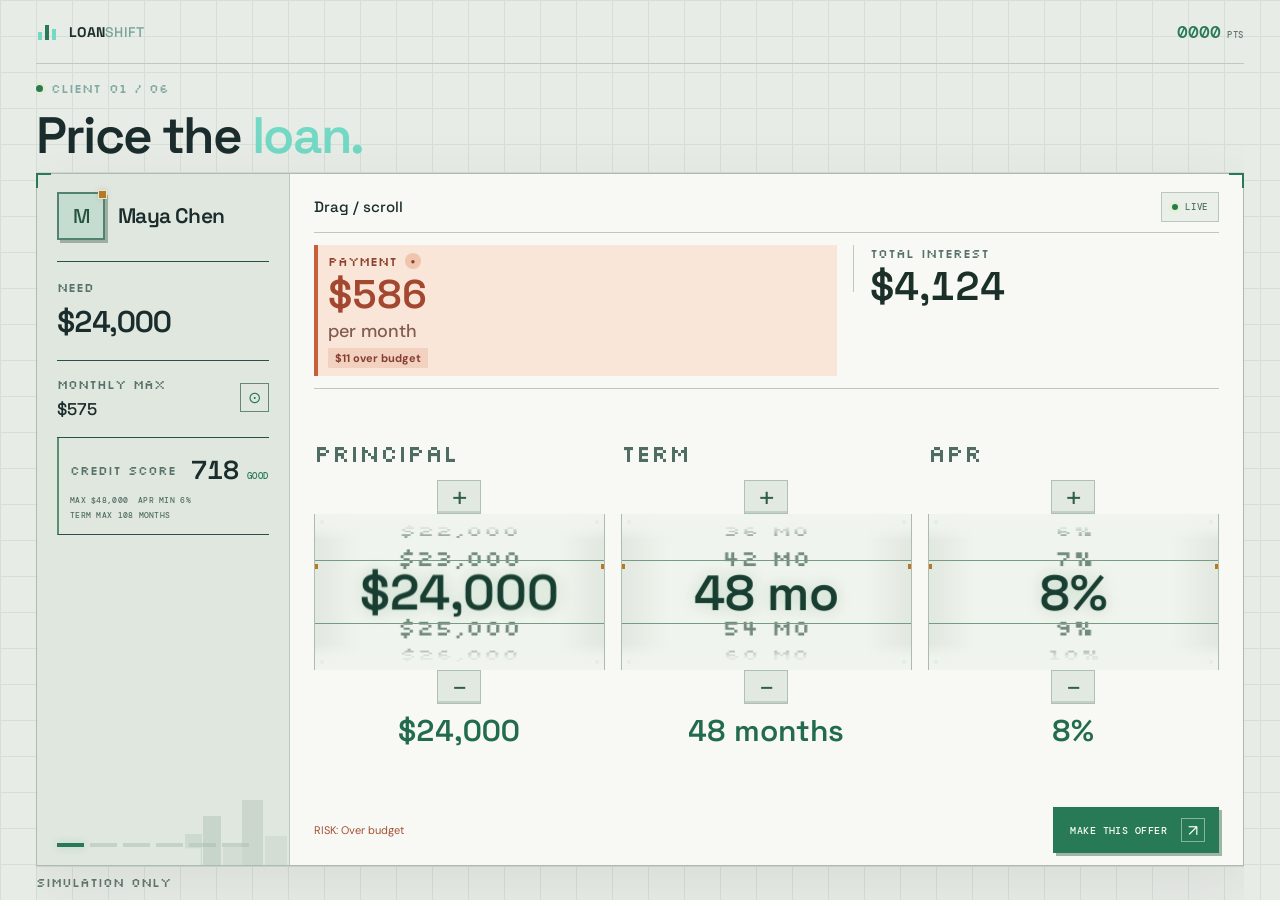
==== commit 448d6635: "Bust cache for game assets" ====
--- a/docs/index.html
+++ b/docs/index.html
@@ -8,8 +8,8 @@
     <link rel="preconnect" href="https://fonts.googleapis.com" />
     <link rel="preconnect" href="https://fonts.gstatic.com" crossorigin />
     <link href="https://fonts.googleapis.com/css2?family=DM+Mono:wght@400;500&family=DM+Sans:wght@400;500;600;700&family=Silkscreen:wght@400;700&family=Space+Grotesk:wght@400;500;600;700&display=swap" rel="stylesheet" />
-    <link rel="stylesheet" href="style.css" />
-    <script src="game.js" defer></script>
+    <link rel="stylesheet" href="style.css?v=2410666" />
+    <script src="game.js?v=2410666" defer></script>
   </head>
   <body>
     <div class="app-shell">
--- a/docs/style.css
+++ b/docs/style.css
@@ -26,7 +26,9 @@
 
 body {
   min-width: 320px;
-  min-height: 100vh;
+  height: 100vh;
+  height: 100dvh;
+  overflow: hidden;
   margin: 0;
   background-image: linear-gradient(#d7ded8 1px, transparent 1px), linear-gradient(90deg, #d7ded8 1px, transparent 1px);
   background-size: 36px 36px;
@@ -34,9 +36,9 @@
 
 button { font: inherit; }
 
-.app-shell { display: flex; width: 100%; min-height: 100vh; flex-direction: column; margin: 0; padding: 0 36px; }
-main { display: flex; flex: 1; flex-direction: column; }
-.topbar { height: 78px; display: flex; justify-content: space-between; align-items: center; border-bottom: 1px solid var(--line); }
+.app-shell { display: flex; width: 100%; height: 100vh; height: 100dvh; min-height: 0; flex-direction: column; margin: 0; padding: 0 36px; overflow: hidden; }
+main { display: flex; flex: 1; min-height: 0; flex-direction: column; overflow: hidden; }
+.topbar { display: flex; flex: 0 0 64px; height: 64px; justify-content: space-between; align-items: center; border-bottom: 1px solid var(--line); }
 .wordmark { display: inline-flex; align-items: center; gap: 11px; color: var(--ink); font: 700 14px var(--display); text-decoration: none; letter-spacing: 0.02em; }
 .wordmark-light { color: #848679; font-weight: 500; }
 .mark { display: flex; align-items: end; gap: 3px; height: 20px; padding: 2px; }
@@ -48,7 +50,7 @@
 .score-display { display: flex; align-items: baseline; gap: 6px; font: 600 18px var(--mono); font-variant-numeric: tabular-nums; }
 .score-unit { font-size: 9px; color: var(--muted); }
 
-.intro-row { display: flex; justify-content: space-between; align-items: end; padding: 50px 0 28px; }
+.intro-row { display: flex; flex: 0 0 auto; justify-content: space-between; align-items: end; padding: 16px 0 10px; }
 .eyebrow { display: flex; align-items: center; gap: 8px; margin: 0 0 13px; color: var(--muted); }
 .live-dot { display: inline-block; width: 7px; height: 7px; border-radius: 50%; background: #92ae2c; box-shadow: 0 0 0 3px #92ae2c20; }
 .eyebrow-divider { color: #b5b6aa; }
@@ -56,8 +58,8 @@
 h1 span { color: #838d46; }
 .intro-note { margin: 0 0 3px; color: #696c62; font-size: 13px; line-height: 1.7; }
 
-.game-layout { display: grid; flex: 1; grid-template-columns: minmax(225px, 0.65fr) minmax(0, 2.45fr); border: 1px solid var(--line); background: var(--white); box-shadow: 0 14px 40px #3134240d; }
-.client-panel { position: relative; display: flex; flex-direction: column; min-height: 575px; padding: 25px 27px 22px; overflow: hidden; background: #eaece2; border-right: 1px solid var(--line); }
+.game-layout { display: grid; flex: 1; min-height: 0; grid-template-columns: minmax(225px, 0.65fr) minmax(0, 2.45fr); border: 1px solid var(--line); background: var(--white); box-shadow: 0 14px 40px #3134240d; }
+.client-panel { position: relative; display: flex; min-height: 0; flex-direction: column; padding: 18px 20px; overflow: hidden; background: #eaece2; border-right: 1px solid var(--line); }
 .client-panel::after { position: absolute; right: -70px; bottom: 66px; width: 210px; height: 210px; border: 1px solid #d4d8c5; border-radius: 50%; content: ""; pointer-events: none; }
 .panel-topline { display: flex; justify-content: space-between; color: #777a70; }
 .case-id { color: #a1a395; }
@@ -86,25 +88,25 @@
 .progress-segment.is-active { background: #738b35; }
 .progress-caption { margin-left: 5px; color: #898c80; font-size: 9px; }
 
-.offer-panel { min-width: 0; padding: 30px 34px 0; }
+.offer-panel { display: flex; min-width: 0; min-height: 0; flex-direction: column; padding: 18px 24px 0; }
 .offer-header { display: flex; justify-content: space-between; align-items: center; }
 .panel-kicker { margin: 0 0 4px; color: #7d8075; font-size: 9px; }
 .offer-instruction { margin: 0; font: 500 15px var(--display); }
 .offer-status { display: inline-flex; align-items: center; gap: 7px; padding: 8px 10px; border: 1px solid #e0e1d8; border-radius: 2px; color: #777a70; font-size: 9px; }
 .offer-status .live-dot { width: 6px; height: 6px; }
 
-.drums { display: grid; grid-template-columns: repeat(3, minmax(0, 1fr)); gap: 20px; padding: 30px 0 27px; }
+.drums { display: grid; flex: 1; min-height: 0; grid-template-columns: repeat(3, minmax(0, 1fr)); align-items: center; gap: 16px; padding: 10px 0; }
 .drum-control { position: relative; display: flex; min-width: 0; flex-direction: column; align-items: center; }
 .drum-label-row { display: flex; width: 100%; align-items: center; justify-content: space-between; margin-bottom: 12px; color: #74776d; font-size: 16px; }
 .drum-label-row label { font: inherit; }
 .drum-index { color: #b6b7ab; }
-.spin-button { z-index: 2; display: grid; width: 50px; height: 40px; place-items: center; padding: 0; border: 1px solid #d9dbd1; background: #f7f6f1; color: #6d7164; cursor: pointer; transition: background 150ms ease, color 150ms ease, border-color 150ms ease; }
+.spin-button { z-index: 2; display: grid; width: 44px; height: 34px; place-items: center; padding: 0; border: 1px solid #d9dbd1; background: #f7f6f1; color: #6d7164; cursor: pointer; transition: background 150ms ease, color 150ms ease, border-color 150ms ease; }
 .spin-button:hover { border-color: #a5b065; background: #edf1dc; color: #3c4a20; }
 .spin-button:focus-visible,.submit-button:focus-visible { outline: 3px solid #e0643e80; outline-offset: 3px; }
 .spin-up { border-radius: 3px 3px 0 0; }
 .spin-down { border-radius: 0 0 3px 3px; }
 .spin-button span { font: 400 28px/1 var(--body); }
-.drum-window { --drum-radius: 108px; position: relative; display: grid; width: 100%; height: 210px; place-items: center; overflow: hidden; perspective: 820px; background: linear-gradient(90deg, #e9e8df, #f7f6f0 15%, #f7f6f0 85%, #e9e8df); cursor: grab; touch-action: none; user-select: none; }
+.drum-window { --drum-radius: 78px; position: relative; display: grid; width: 100%; height: clamp(90px, 18vh, 156px); place-items: center; overflow: hidden; perspective: 820px; background: linear-gradient(90deg, #e9e8df, #f7f6f0 15%, #f7f6f0 85%, #e9e8df); cursor: grab; touch-action: none; user-select: none; }
 .drum-control.is-dragging .drum-window { cursor: grabbing; }
 .drum-window::before,.drum-window::after { position: absolute; z-index: 1; right: 0; left: 0; height: 27px; content: ""; pointer-events: none; }
 .drum-window::before { top: 0; background: linear-gradient(#f7f6f0, #f7f6f0cc, transparent); }
@@ -112,34 +114,34 @@
 .drum-stack { position: relative; width: 100%; height: 74px; transform-style: preserve-3d; transform-origin: center center; }
 .drum-face { position: absolute; inset: 0; display: grid; place-items: center; color: #9a9b90; font: 500 17px var(--mono); font-variant-numeric: tabular-nums; backface-visibility: hidden; }
 .drum-face.is-center { color: var(--ink); font: 600 clamp(38px, 3.5vw, 50px) var(--display); }
-.drum-highlight { position: absolute; z-index: 1; inset: 63px 0; border-top: 1px solid #d8d9cf; border-bottom: 1px solid #d8d9cf; pointer-events: none; }
-.drum-readout { margin-top: 13px; font: 600 36px var(--display); font-variant-numeric: tabular-nums; }
+.drum-highlight { position: absolute; z-index: 1; inset: calc(50% - 32px) 0; border-top: 1px solid #d8d9cf; border-bottom: 1px solid #d8d9cf; pointer-events: none; }
+.drum-readout { margin-top: 7px; font: 600 30px var(--display); font-variant-numeric: tabular-nums; }
 .drum-unit { margin-top: 4px; color: #999b90; font-size: 8px; text-align: center; letter-spacing: 0.04em; }
 .drum-control.is-rolling[data-direction="up"] .drum-stack { animation: roll-up 260ms cubic-bezier(.18,.9,.2,1); }
 .drum-control.is-rolling[data-direction="down"] .drum-stack { animation: roll-down 260ms cubic-bezier(.18,.9,.2,1); }
 @keyframes roll-up { 0% { transform: rotateX(0deg) scaleY(1); } 28% { transform: rotateX(70deg) scaleY(1.08); } 58% { transform: rotateX(24deg) scaleY(1.02); } 100% { transform: rotateX(0deg) scaleY(1); } }
 @keyframes roll-down { 0% { transform: rotateX(0deg) scaleY(1); } 28% { transform: rotateX(-70deg) scaleY(1.08); } 58% { transform: rotateX(-24deg) scaleY(1.02); } 100% { transform: rotateX(0deg) scaleY(1); } }
 
-.quote-summary { display: grid; grid-template-columns: 1.2fr 1px 0.8fr; align-items: start; gap: 22px; margin-top: 18px; padding: 22px 0; border-top: 1px solid var(--line); border-bottom: 1px solid var(--line); }
+.quote-summary { display: grid; flex: 0 0 auto; grid-template-columns: 1.2fr 1px 0.8fr; align-items: start; gap: 16px; margin-top: 10px; padding: 12px 0; border-top: 1px solid var(--line); border-bottom: 1px solid var(--line); }
 .monthly-label { display: flex; align-items: center; gap: 8px; color: #7e8176; font-size: 9px; }
 .result-check { color: #d56c4a; font-size: 9px; }
 .monthly-result.is-affordable .result-check { color: #829c39; }
-.monthly-amount { margin: 8px 0 2px; font: 600 48px/1 var(--display); letter-spacing: 0; font-variant-numeric: tabular-nums; }
-.monthly-amount span { display: block; margin: 8px 0 0; color: #777a70; font: 500 20px var(--body); letter-spacing: 0; }
+.monthly-amount { margin: 6px 0 2px; font: 600 40px/1 var(--display); letter-spacing: 0; font-variant-numeric: tabular-nums; }
+.monthly-amount span { display: block; margin: 4px 0 0; color: #777a70; font: 500 18px var(--body); letter-spacing: 0; }
 .budget-result { margin: 0; color: #c05c3f; font-size: 11px; }
 .monthly-result.is-affordable .budget-result { color: #647d2d; }
 .summary-divider { width: 1px; height: 47px; background: var(--line); }
 .total-result { min-width: 0; }
-.total-amount { margin: 8px 0 3px; font: 600 48px/1 var(--display); font-variant-numeric: tabular-nums; }
+.total-amount { margin: 6px 0 3px; font: 600 40px/1 var(--display); font-variant-numeric: tabular-nums; }
 .total-caption { color: #999b90; font-size: 8px; letter-spacing: 0.04em; }
-.offer-footer { display: flex; align-items: center; justify-content: space-between; gap: 16px; padding: 16px 0 19px; }
+.offer-footer { display: flex; flex: 0 0 auto; align-items: center; justify-content: space-between; gap: 16px; padding: 8px 0 12px; }
 .offer-feedback { margin: 0; color: #76796e; font-size: 11px; line-height: 1.5; }
 .offer-feedback.is-warning { color: #bd5437; }
 .submit-button { display: flex; flex: 0 0 auto; align-items: center; gap: 14px; min-height: 46px; padding: 0 14px 0 17px; border: 0; border-radius: 2px; background: var(--green); color: #263016; cursor: pointer; font: 600 10px var(--mono); letter-spacing: 0.045em; transition: background 150ms ease, transform 150ms ease; }
 .submit-button:hover { transform: translateY(-1px); background: #d7ed65; }
 .submit-button:active { transform: translateY(0); }
 .button-arrow { display: grid; width: 24px; height: 24px; place-items: center; border: 1px solid #82934170; border-radius: 50%; font: 16px var(--body); }
-.page-footer { display: flex; justify-content: space-between; padding: 19px 0 24px; color: #929489; font-size: 8px; letter-spacing: 0.07em; }
+.page-footer { display: flex; flex: 0 0 auto; justify-content: space-between; padding: 8px 0 10px; color: #929489; font-size: 8px; letter-spacing: 0.07em; }
 .footer-separator { padding: 0 5px; color: #b3b5a8; }
 .toast { position: fixed; right: 24px; bottom: 22px; z-index: 5; max-width: calc(100vw - 48px); padding: 12px 16px; transform: translateY(14px); border: 1px solid #d8d8ce; background: var(--ink); color: var(--white); opacity: 0; pointer-events: none; font-size: 13px; transition: opacity 180ms ease, transform 180ms ease; }
 .toast.is-visible { transform: translateY(0); opacity: 1; }
@@ -170,6 +172,26 @@
 .cost-continue { width: 100%; justify-content: space-between; }
 @keyframes cost-reveal { from { opacity: 0; transform: translateY(12px) scale(.98); } to { opacity: 1; transform: translateY(0) scale(1); } }
 
+@media (max-height: 760px) {
+  .topbar { flex-basis: 52px; height: 52px; }
+  .intro-row { padding: 7px 0 5px; }
+  .eyebrow { margin-bottom: 5px; }
+  h1 { font-size: 38px; }
+  .client-panel { padding: 12px 15px; }
+  .client-heading-row { margin-bottom: 12px; }
+  .offer-panel { padding: 10px 18px 0; }
+  .quote-summary { margin-top: 6px; padding: 8px 0; }
+  .monthly-amount,.total-amount { font-size: 32px; }
+  .monthly-amount span { margin-top: 3px; font-size: 16px; }
+  .drums { gap: 12px; padding: 4px 0; }
+  .drum-window { height: clamp(64px, 13vh, 105px); }
+  .drum-highlight { inset: calc(50% - 22px) 0; }
+  .spin-button { height: 27px; }
+  .drum-readout { margin-top: 3px; font-size: 22px; }
+  .offer-footer { padding: 4px 0 6px; }
+  .page-footer { padding: 4px 0 6px; }
+}
+
 @media (max-width: 900px) {
   .app-shell { width: 100%; padding: 0 20px; }
   .intro-row { padding-top: 40px; }
@@ -190,7 +212,7 @@
   .cost-dialog h2 { font-size: 24px; }
   .cost-total-feature { padding: 18px; }
   .cost-total-feature > strong { font-size: 38px; }
-  .app-shell { width: 100%; padding: 0 14px; }
+  .app-shell { width: 100%; padding: 0 8px; }
   .topbar { height: 64px; }
   .run-label { display: none; }
   .topbar-meta { gap: 0; }
@@ -310,23 +332,120 @@
 .eyebrow,.panel-topline,.client-kicker,.data-label,.panel-kicker,.drum-unit,.monthly-label,.total-caption,.page-footer,.progress-caption { font-size: 13px; }
 
 @media (max-width: 900px) {
-  .game-layout { grid-template-columns: 1fr; }
-  .offer-panel { padding: 25px 30px 0; }
-  .drums { gap: 24px; }
-  .drum-window { --drum-radius: 78px; height: 166px; }
-  .drum-highlight { inset: 55px 0; }
-  .drum-label-row { font-size: 21px; }
-  .drum-face { font-size: 20px; }
-  .eyebrow,.panel-topline,.client-kicker,.data-label,.panel-kicker,.drum-unit,.monthly-label,.total-caption,.page-footer,.progress-caption { font-size: 11px; }
-  .client-panel { border-color: #bdc9c0; }
+  .game-layout { grid-template-columns: minmax(0, 1fr); grid-template-rows: auto minmax(0, 1fr); }
+  .client-panel { display: grid; grid-template-columns: minmax(0, 1fr) auto; grid-template-rows: auto auto; gap: 6px 12px; min-height: 0; padding: 8px 14px; border: 0; border-bottom: 1px solid #bdc9c0; }
+  .client-heading-row { grid-column: 1; grid-row: 1; align-items: center; gap: 8px; margin: 0; }
+  .client-avatar { width: 34px; }
+  .client-details { display: grid; grid-column: 1 / -1; grid-row: 2; min-width: 0; grid-template-columns: 0.72fr 0.9fr 1.5fr; align-items: center; gap: 4px 10px; }
+  .need-block,.budget-block { display: block; width: auto; margin: 0; padding: 3px 0; border: 0; }
+  .credit-block { min-width: 0; padding: 3px 0; border: 0; }
+  .credit-score { font-size: 20px; }
+  .credit-limits { gap: 2px 6px; margin-top: 3px; font-size: 7px; }
+  .round-progress { grid-column: 2; grid-row: 1; justify-content: flex-end; gap: 3px; margin: 0; padding: 0; }
+  .progress-segment { width: 15px; height: 3px; }
+  .offer-panel { padding: 8px 14px 0; }
+  .drums { gap: 8px; padding: 8px 0; }
+  .drum-window { --drum-radius: 58px; height: clamp(68px, 12vh, 110px); }
+  .drum-highlight { inset: calc(50% - 22px) 0; }
+  .drum-label-row { margin-bottom: 4px; font-size: 12px; }
+  .spin-button { width: 34px; height: 28px; }
+  .spin-button span { font-size: 22px; }
+  .drum-face { font-size: 14px; }
+  .drum-face.is-center { font-size: 27px; }
+  .drum-readout { margin-top: 4px; font-size: 20px; }
 }
 
 @media (max-width: 560px) {
-  .offer-panel { padding: 19px 14px 0; }
-  .drum-window { --drum-radius: 68px; height: 144px; }
-  .drum-highlight { inset: 43px 0; }
-  .drum-label-row { font-size: clamp(16px, 5vw, 20px); }
-  .drum-face { font-size: 18px; }
-  .drum-face.is-center { font-size: clamp(26px, 8vw, 34px); }
+  .client-panel { gap: 4px 8px; padding: 6px 9px; }
+  .client-avatar { width: 30px; }
+  .client-heading-row h2 { font-size: 17px; }
+  .client-details { grid-template-columns: 0.72fr 0.9fr 1.5fr; gap: 2px 6px; }
+  .client-details .data-label { font-size: 8px; }
+  .need-amount { margin-top: 2px; font-size: 20px; }
+  .budget-amount { margin-top: 2px; font-size: 14px; }
+  .credit-block { padding-left: 0; border-left: 0; }
+  .credit-score-row { align-items: flex-start; flex-direction: column; gap: 0; }
+  .credit-score { gap: 4px; font-size: 16px; }
+  .credit-tier { font-size: 7px; }
+  .credit-limits { font-size: 6px; line-height: 1.2; }
+  .progress-segment { width: 12px; }
+  .offer-panel { padding: 6px 6px 0; }
+  .offer-status { padding: 5px 7px; }
+  .drums { gap: 4px; padding: 5px 0; }
+  .drum-window { --drum-radius: 48px; width: calc(100% + 12px); height: clamp(60px, 11vh, 90px); margin-inline: -6px; }
+  .drum-highlight { inset: calc(50% - 19px) 0; }
+  .drum-label-row { margin-bottom: 3px; font-size: 10px; }
+  .spin-button { width: 30px; height: 26px; }
+  .spin-button span { font-size: 20px; }
+  .drum-face { font-size: 11px; }
+  .drum-face.is-center { font-size: 22px; }
+  .drum-readout { margin-top: 3px; font-size: 17px; }
+  .quote-summary { grid-template-columns: minmax(0, 1fr) 1px minmax(0, 0.82fr); gap: 8px; margin-top: 5px; padding: 7px 0; }
+  .monthly-label,.total-result .data-label { font-size: 8px; }
+  .monthly-amount { margin-top: 4px; font-size: 30px; }
+  .monthly-amount span { margin-top: 2px; font-size: 14px; }
+  .total-amount { margin-top: 4px; font-size: 30px; }
+  .budget-result { font-size: 9px; }
+  .offer-footer { flex-direction: row; gap: 6px; padding: 4px 0 7px; }
+  .offer-feedback { max-width: 48%; font-size: 8px; line-height: 1.2; }
+  .submit-button { min-height: 32px; gap: 5px; padding: 0 7px; font-size: 8px; }
+  .button-arrow { width: 19px; height: 19px; font-size: 13px; }
   .eyebrow,.panel-topline,.client-kicker,.data-label,.panel-kicker,.drum-unit,.monthly-label,.total-caption,.page-footer,.progress-caption { font-size: 10px; }
 }
+
+@media (max-height: 700px) and (max-width: 900px) {
+  .topbar { flex-basis: 50px; height: 50px; }
+  .intro-row { padding: 5px 0; }
+  .eyebrow { margin-bottom: 4px; }
+  h1 { font-size: 30px; }
+  .client-panel { gap: 3px 8px; padding: 5px 10px; }
+  .client-avatar { width: 28px; }
+  .drum-window { height: 70px; }
+  .drum-highlight { inset: calc(50% - 22px) 0; }
+  .drums { padding: 4px 0; }
+  .offer-footer { padding: 2px 0 4px; }
+  .page-footer { padding: 3px 0 4px; }
+}
+
+@media (max-height: 520px) and (max-width: 900px) {
+  .intro-row { padding: 2px 0; }
+  h1 { font-size: 24px; }
+  .client-panel { gap: 2px 6px; padding: 3px 8px; }
+  .client-avatar { width: 24px; }
+  .need-block,.budget-block,.credit-block { padding-top: 1px; padding-bottom: 1px; }
+  .need-amount { font-size: 16px; }
+  .budget-amount { font-size: 12px; }
+  .credit-score { font-size: 14px; }
+  .credit-limits { font-size: 5px; }
+  .round-progress { gap: 2px; }
+  .progress-segment { width: 9px; height: 2px; }
+  .monthly-amount,.total-amount { font-size: 24px; }
+  .monthly-amount span { font-size: 11px; }
+  .drum-window { height: 48px; }
+  .drum-highlight { inset: calc(50% - 15px) 0; }
+  .drum-label-row { font-size: 8px; }
+  .spin-button { width: 26px; height: 21px; }
+  .spin-button span { font-size: 16px; }
+  .drum-face.is-center { font-size: 18px; }
+  .drum-readout { font-size: 14px; }
+  .offer-feedback { display: none; }
+  .submit-button { min-height: 27px; }
+  .page-footer { display: none; }
+}
+
+@media (min-height: 701px) and (max-height: 760px) and (max-width: 900px) {
+  .intro-row { padding: 7px 0 5px; }
+}
+
+.monthly-result { min-width: 0; padding: 8px 10px; border-left: 4px solid #c65f3c; background: #fae6d8; transition: border-color 180ms ease, background 180ms ease; }
+.monthly-result.is-affordable { border-color: #287a56; background: #d8efdc; }
+.monthly-label { color: #8e432f; }
+.monthly-result.is-affordable .monthly-label { color: #246647; }
+.monthly-amount { color: #a44730; }
+.monthly-result.is-affordable .monthly-amount { color: #176b49; }
+.monthly-amount span { color: #825b4f; }
+.monthly-result.is-affordable .monthly-amount span { color: #496d56; }
+.result-check { display: inline-grid; width: 16px; height: 16px; place-items: center; border-radius: 50%; background: #efc5ad; color: #8e432f; font-size: 8px; }
+.monthly-result.is-affordable .result-check { background: #c8f32a; color: #244d37; }
+.budget-result { display: table; margin-top: 5px; padding: 3px 7px; background: #f2d1c1; color: #873d2d; font-weight: 700; }
+.monthly-result.is-affordable .budget-result { background: #c1e3c9; color: #1c6340; }
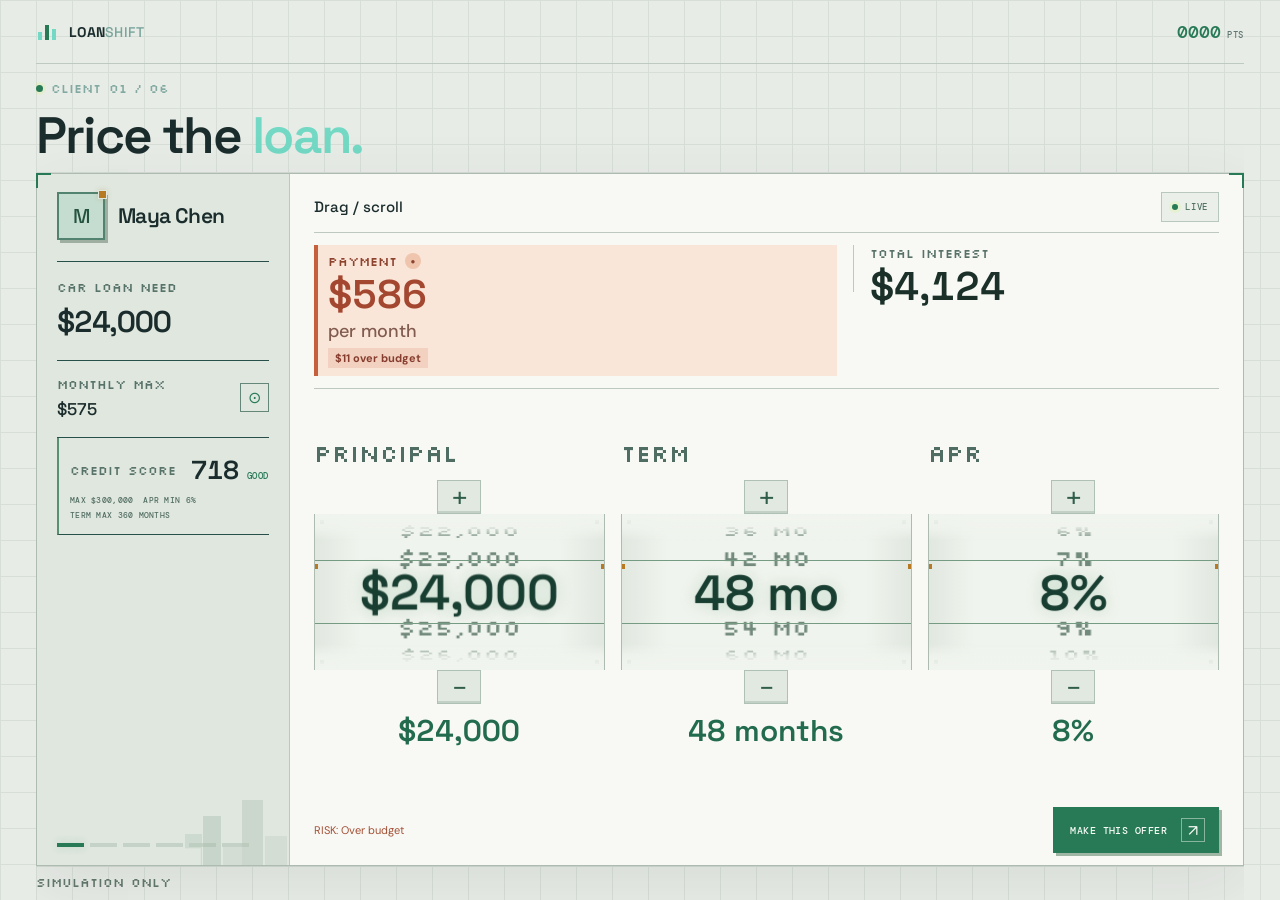
==== commit 4f9ada11: "Expand loan game scenarios and terms" ====
--- a/docs/index.html
+++ b/docs/index.html
@@ -40,7 +40,7 @@
 
             <div class="client-details">
               <div class="need-block">
-                <p class="data-label">NEED</p>
+                <p class="data-label" id="need-label">CAR LOAN NEED</p>
                 <p class="need-amount" id="need-amount">$24,000</p>
               </div>
               <div class="budget-block">
